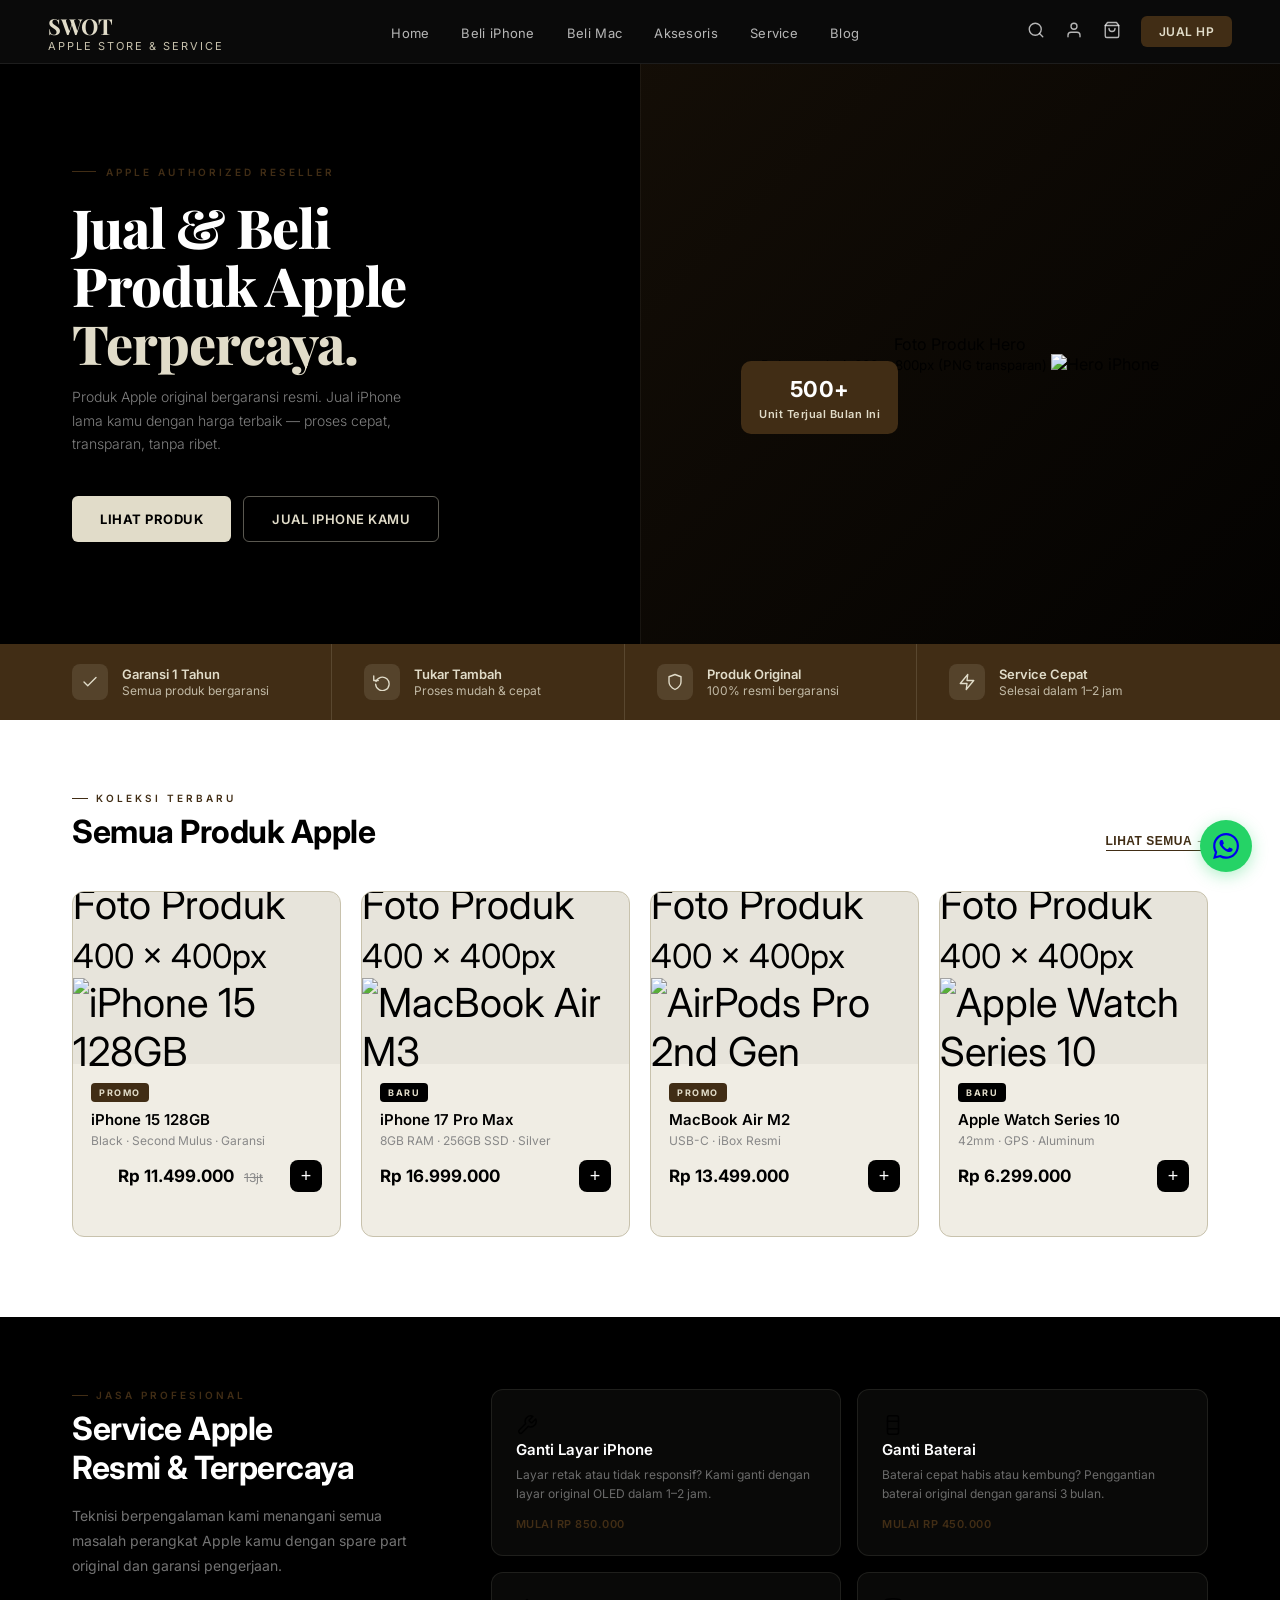
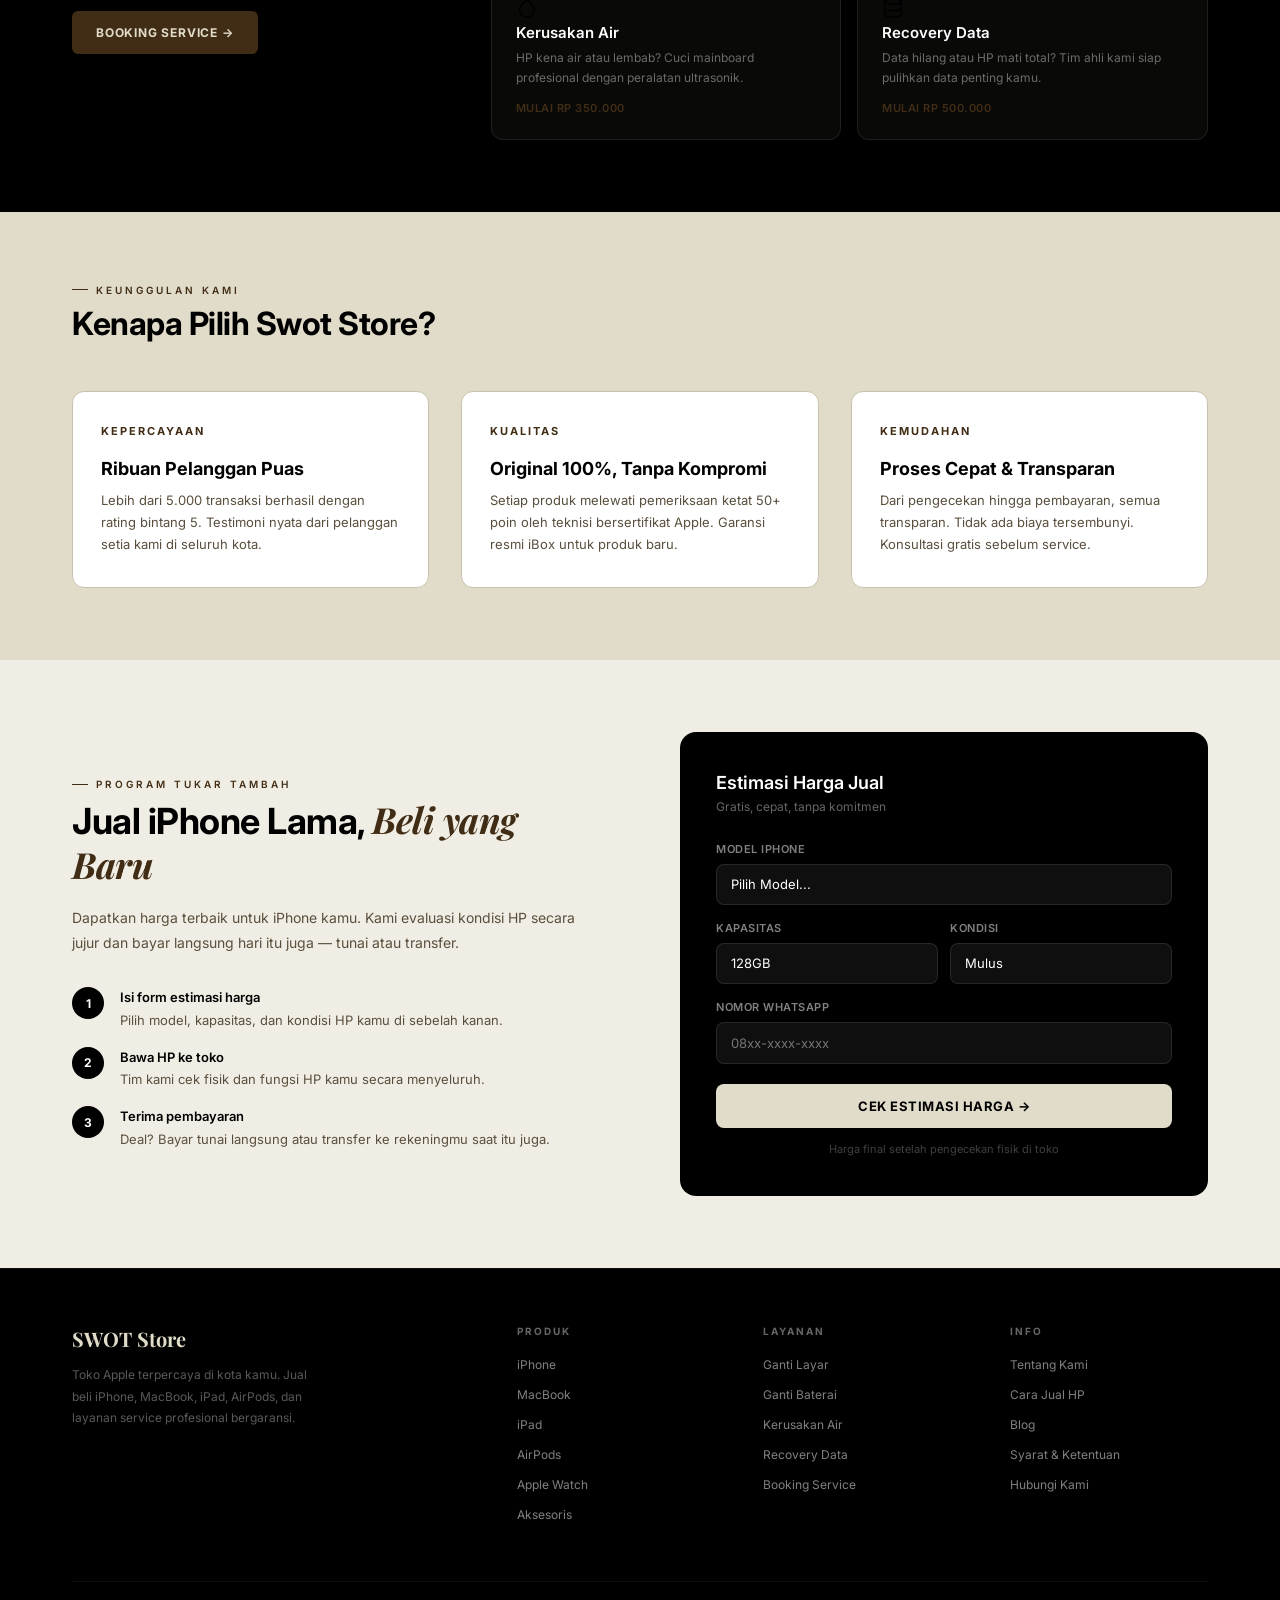
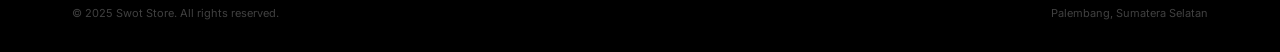
==== index.html @ b3be9a14 "Add files via upload" ====
<!DOCTYPE html>
<html lang="id">
<head>
  <meta charset="UTF-8" />
  <meta name="viewport" content="width=device-width, initial-scale=1.0" />
  <meta name="description" content="Swot Store — Toko Apple terpercaya. Jual beli iPhone, MacBook, iPad, AirPods, dan jasa service profesional bergaransi." />
  <title>Swot Store — Apple Store & Service</title>
  <link rel="stylesheet" href="style.css" />
</head>
<body>

  <!-- ═══════════════════════════════════════ -->
  <!-- NAVBAR                                  -->
  <!-- ═══════════════════════════════════════ -->
  <nav>
    <div class="nav-logo">
      SWOT
      <span>Apple Store &amp; Service</span>
    </div>

    <ul class="nav-links">
      <li><a href="#">Home</a></li>
      <li><a href="katalog.html">Beli iPhone</a></li>
      <li><a href="macbook.html">Beli Mac</a></li>
      <li><a href="#">Aksesoris</a></li>
      <li><a href="#">Service</a></li>
      <li><a href="#">Blog</a></li>
    </ul>

    <div class="nav-actions">
      <span class="nav-icon">
        <svg width="18" height="18" viewBox="0 0 24 24" fill="none" stroke="currentColor" stroke-width="1.8" stroke-linecap="round" stroke-linejoin="round"><circle cx="11" cy="11" r="8"/><line x1="21" y1="21" x2="16.65" y2="16.65"/></svg>
      </span>
      <span class="nav-icon">
        <svg width="18" height="18" viewBox="0 0 24 24" fill="none" stroke="currentColor" stroke-width="1.8" stroke-linecap="round" stroke-linejoin="round"><path d="M20 21v-2a4 4 0 0 0-4-4H8a4 4 0 0 0-4 4v2"/><circle cx="12" cy="7" r="4"/></svg>
      </span>
      <span class="nav-icon">
        <svg width="18" height="18" viewBox="0 0 24 24" fill="none" stroke="currentColor" stroke-width="1.8" stroke-linecap="round" stroke-linejoin="round"><path d="M6 2L3 6v14a2 2 0 0 0 2 2h14a2 2 0 0 0 2-2V6l-3-4z"/><line x1="3" y1="6" x2="21" y2="6"/><path d="M16 10a4 4 0 0 1-8 0"/></svg>
      </span>
      <button class="btn-nav">Jual HP</button>
    </div>
  </nav>

  <!-- ═══════════════════════════════════════ -->
  <!-- HERO                                    -->
  <!-- ═══════════════════════════════════════ -->
  <section class="hero">
    <div class="hero-divider"></div>

    <div class="hero-left animate-fadein-left">
      <div class="hero-eyebrow">Apple Authorized Reseller</div>
      <h1 class="hero-title">
        Jual &amp; Beli<br>
        Produk Apple<br>
        <span class="accent">Terpercaya.</span>
      </h1>
      <p class="hero-sub">
        Produk Apple original bergaransi resmi. Jual iPhone lama kamu
        dengan harga terbaik — proses cepat, transparan, tanpa ribet.
      </p>
      <div class="hero-ctas">
        <button class="btn-primary">Lihat Produk</button>
        <button class="btn-secondary">Jual iPhone Kamu</button>
      </div>
    </div>

    <div class="hero-right animate-fadein-right">
      <div class="hero-visual">
        <!-- Ganti src dengan path foto produk kamu, contoh: src="assets/hero-iphone.png" -->
        <div class="img-placeholder hero-img-placeholder animate-float">
          <span class="img-placeholder-label">Foto Produk Hero<br><small>Rekomendasi: 600 × 800px (PNG transparan)</small></span>
          <img src="asset/toko.png" alt="Hero iPhone" class="hero-img" />
        </div>
        <div class="hero-badge animate-fadein-up" style="animation-delay:0.6s">
          <strong>500+</strong>
          Unit Terjual Bulan Ini
        </div>
      </div>
    </div>
  </section>

  <!-- ═══════════════════════════════════════ -->
  <!-- TRUST BAR                               -->
  <!-- ═══════════════════════════════════════ -->
  <div class="trust-bar">
    <div class="trust-item">
      <div class="trust-icon">
        <svg width="18" height="18" viewBox="0 0 24 24" fill="none" stroke="currentColor" stroke-width="1.8" stroke-linecap="round" stroke-linejoin="round"><polyline points="20 6 9 17 4 12"/></svg>
      </div>
      <div class="trust-text">
        <strong>Garansi 1 Tahun</strong>
        Semua produk bergaransi
      </div>
    </div>
    <div class="trust-item">
      <div class="trust-icon">
        <svg width="18" height="18" viewBox="0 0 24 24" fill="none" stroke="currentColor" stroke-width="1.8" stroke-linecap="round" stroke-linejoin="round"><polyline points="1 4 1 10 7 10"/><path d="M3.51 15a9 9 0 1 0 .49-3.51"/></svg>
      </div>
      <div class="trust-text">
        <strong>Tukar Tambah</strong>
        Proses mudah &amp; cepat
      </div>
    </div>
    <div class="trust-item">
      <div class="trust-icon">
        <svg width="18" height="18" viewBox="0 0 24 24" fill="none" stroke="currentColor" stroke-width="1.8" stroke-linecap="round" stroke-linejoin="round"><path d="M12 22s8-4 8-10V5l-8-3-8 3v7c0 6 8 10 8 10z"/></svg>
      </div>
      <div class="trust-text">
        <strong>Produk Original</strong>
        100% resmi bergaransi
      </div>
    </div>
    <div class="trust-item">
      <div class="trust-icon">
        <svg width="18" height="18" viewBox="0 0 24 24" fill="none" stroke="currentColor" stroke-width="1.8" stroke-linecap="round" stroke-linejoin="round"><polygon points="13 2 3 14 12 14 11 22 21 10 12 10 13 2"/></svg>
      </div>
      <div class="trust-text">
        <strong>Service Cepat</strong>
        Selesai dalam 1–2 jam
      </div>
    </div>
  </div>

  <!-- ═══════════════════════════════════════ -->
  <!-- PRODUCTS                                -->
  <!-- ═══════════════════════════════════════ -->
  <section class="products">
    <div class="section-header">
      <div>
        <div class="section-label">Koleksi Terbaru</div>
        <div class="section-title">Semua Produk Apple</div>
      </div>
      <button class="see-all">Lihat Semua →</button>
    </div>

    <div class="product-grid">

      <!-- Featured Card -->
     
      <!-- Card 2 -->
      <div class="product-card animate-fadein-up" style="animation-delay:0.1s">
        <div class="product-image">
          <div class="img-placeholder product-img-placeholder">
            <span class="img-placeholder-label">Foto Produk<br><small>400 × 400px</small></span>
            <img src="asset/15.png" alt="iPhone 15 128GB" class="product-img" />
            
          </div>
        </div>
        <div class="product-body">
          <span class="product-tag tag-sale">Promo</span>
          <div class="product-name">iPhone 15 128GB</div>
          <div class="product-spec">Black · Second Mulus · Garansi</div>
          <div class="product-footer">
            <a href="https://ibox.co.id/product/iphone-15-ibox-s8100122762"></a>
            <div class="price-row">
              <div class="product-price">Rp 11.499.000</div>
              <div class="product-price-old">13jt</div>
            </div>
            <button class="add-btn">+</button>
          </div>
        </div>
      </div>

      <!-- Card 3 -->
      <div class="product-card animate-fadein-up" style="animation-delay:0.15s">
        <div class="product-image">
          <div class="img-placeholder product-img-placeholder">
            <span class="img-placeholder-label">Foto Produk<br><small>400 × 400px</small></span>
            <img src="asset/17p.png" alt="MacBook Air M3" class="product-img" />
          </div>
        </div>
        <div class="product-body">
          <span class="product-tag tag-new">Baru</span>
          <div class="product-name">iPhone 17 Pro Max</div>
          <div class="product-spec">8GB RAM · 256GB SSD · Silver</div>
          <div class="product-footer">
            <div class="price-row">
              <div class="product-price">Rp 16.999.000</div>
            </div>
            <button class="add-btn">+</button>
          </div>
        </div>
      </div>

      <!-- Card 4 -->
      <div class="product-card animate-fadein-up" style="animation-delay:0.2s">
        <div class="product-image">
          <div class="img-placeholder product-img-placeholder">
            <span class="img-placeholder-label">Foto Produk<br><small>400 × 400px</small></span>
            <img src="asset/mc.png" alt="AirPods Pro 2nd Gen" class="product-img" />
          </div>
        </div>
        <div class="product-body">
          <span class="product-tag tag-sale">Promo</span>
          <div class="product-name">MacBook Air M2</div>
          <div class="product-spec">USB-C · iBox Resmi</div>
          <div class="product-footer">
            <div class="price-row">
              <div class="product-price">Rp 13.499.000</div>
            </div>
            <button class="add-btn">+</button>
          </div>
        </div>
      </div>

      <!-- Card 5 -->
      <div class="product-card animate-fadein-up" style="animation-delay:0.25s">
        <div class="product-image">
          <div class="img-placeholder product-img-placeholder">
            <span class="img-placeholder-label">Foto Produk<br><small>400 × 400px</small></span>
            <img src="asset/wa.png" alt="Apple Watch Series 10" class="product-img" />
          </div>
        </div>
        <div class="product-body">
          <span class="product-tag tag-new">Baru</span>
          <div class="product-name">Apple Watch Series 10</div>
          <div class="product-spec">42mm · GPS · Aluminum</div>
          <div class="product-footer">
            <div class="price-row">
              <div class="product-price">Rp 6.299.000</div>
            </div>
            <button class="add-btn">+</button>
          </div>
        </div>
      </div>

    </div>
  </section>

  <!-- ═══════════════════════════════════════ -->
  <!-- SERVICES                                -->
  <!-- ═══════════════════════════════════════ -->
  <section class="services">
    <div class="services-grid">

      <div class="services-left animate-fadein-left">
        <div class="section-label">Jasa Profesional</div>
        <div class="section-title">
          Service Apple<br>Resmi &amp; Terpercaya
        </div>
        <p class="services-desc">
          Teknisi berpengalaman kami menangani semua masalah perangkat Apple
          kamu dengan spare part original dan garansi pengerjaan.
        </p>
        <button class="btn-service">Booking Service →</button>
      </div>

      <div class="service-cards">
        <div class="service-card animate-fadein-up" style="animation-delay:0.05s">
          <div class="service-icon-wrap">
            <svg width="22" height="22" viewBox="0 0 24 24" fill="none" stroke="currentColor" stroke-width="1.6" stroke-linecap="round" stroke-linejoin="round"><path d="M14.7 6.3a1 1 0 0 0 0 1.4l1.6 1.6a1 1 0 0 0 1.4 0l3.77-3.77a6 6 0 0 1-7.94 7.94l-6.91 6.91a2.12 2.12 0 0 1-3-3l6.91-6.91a6 6 0 0 1 7.94-7.94l-3.76 3.76z"/></svg>
          </div>
          <div class="service-name">Ganti Layar iPhone</div>
          <div class="service-desc">Layar retak atau tidak responsif? Kami ganti dengan layar original OLED dalam 1–2 jam.</div>
          <div class="service-price">Mulai Rp 850.000</div>
        </div>
        <div class="service-card animate-fadein-up" style="animation-delay:0.1s">
          <div class="service-icon-wrap">
            <svg width="22" height="22" viewBox="0 0 24 24" fill="none" stroke="currentColor" stroke-width="1.6" stroke-linecap="round" stroke-linejoin="round"><rect x="6" y="2" width="12" height="20" rx="2"/><line x1="6" y1="8" x2="18" y2="8"/><line x1="6" y1="16" x2="18" y2="16"/></svg>
          </div>
          <div class="service-name">Ganti Baterai</div>
          <div class="service-desc">Baterai cepat habis atau kembung? Penggantian baterai original dengan garansi 3 bulan.</div>
          <div class="service-price">Mulai Rp 450.000</div>
        </div>
        <div class="service-card animate-fadein-up" style="animation-delay:0.15s">
          <div class="service-icon-wrap">
            <svg width="22" height="22" viewBox="0 0 24 24" fill="none" stroke="currentColor" stroke-width="1.6" stroke-linecap="round" stroke-linejoin="round"><path d="M12 2.69l5.66 5.66a8 8 0 1 1-11.31 0z"/></svg>
          </div>
          <div class="service-name">Kerusakan Air</div>
          <div class="service-desc">HP kena air atau lembab? Cuci mainboard profesional dengan peralatan ultrasonik.</div>
          <div class="service-price">Mulai Rp 350.000</div>
        </div>
        <div class="service-card animate-fadein-up" style="animation-delay:0.2s">
          <div class="service-icon-wrap">
            <svg width="22" height="22" viewBox="0 0 24 24" fill="none" stroke="currentColor" stroke-width="1.6" stroke-linecap="round" stroke-linejoin="round"><ellipse cx="12" cy="5" rx="9" ry="3"/><path d="M21 12c0 1.66-4 3-9 3s-9-1.34-9-3"/><path d="M3 5v14c0 1.66 4 3 9 3s9-1.34 9-3V5"/></svg>
          </div>
          <div class="service-name">Recovery Data</div>
          <div class="service-desc">Data hilang atau HP mati total? Tim ahli kami siap pulihkan data penting kamu.</div>
          <div class="service-price">Mulai Rp 500.000</div>
        </div>
      </div>

    </div>
  </section>

  <!-- ═══════════════════════════════════════ -->
  <!-- WHY US                                  -->
  <!-- ═══════════════════════════════════════ -->
  <section class="why">
    <div class="section-label">Keunggulan Kami</div>
    <div class="section-title">Kenapa Pilih Swot Store?</div>

    <div class="why-grid">
      <div class="why-card animate-fadein-up" style="animation-delay:0.05s">
        <div class="why-num">Kepercayaan</div>
        <div class="why-title">Ribuan Pelanggan Puas</div>
        <div class="why-body">
          Lebih dari 5.000 transaksi berhasil dengan rating bintang 5.
          Testimoni nyata dari pelanggan setia kami di seluruh kota.
        </div>
      </div>
      <div class="why-card animate-fadein-up" style="animation-delay:0.1s">
        <div class="why-num">Kualitas</div>
        <div class="why-title">Original 100%, Tanpa Kompromi</div>
        <div class="why-body">
          Setiap produk melewati pemeriksaan ketat 50+ poin oleh teknisi
          bersertifikat Apple. Garansi resmi iBox untuk produk baru.
        </div>
      </div>
      <div class="why-card animate-fadein-up" style="animation-delay:0.15s">
        <div class="why-num">Kemudahan</div>
        <div class="why-title">Proses Cepat &amp; Transparan</div>
        <div class="why-body">
          Dari pengecekan hingga pembayaran, semua transparan. Tidak ada
          biaya tersembunyi. Konsultasi gratis sebelum service.
        </div>
      </div>
    </div>
  </section>

  <!-- ═══════════════════════════════════════ -->
  <!-- BUYBACK / TUKAR TAMBAH                  -->
  <!-- ═══════════════════════════════════════ -->
  <section class="buyback">

    <div class="buyback-left animate-fadein-left">
      <div class="section-label">Program Tukar Tambah</div>
      <h2>Jual iPhone Lama, <em>Beli yang Baru</em></h2>
      <p>
        Dapatkan harga terbaik untuk iPhone kamu. Kami evaluasi kondisi HP
        secara jujur dan bayar langsung hari itu juga — tunai atau transfer.
      </p>
      <div class="buyback-steps">
        <div class="buyback-step">
          <div class="step-num">1</div>
          <div class="step-info">
            <strong>Isi form estimasi harga</strong>
            Pilih model, kapasitas, dan kondisi HP kamu di sebelah kanan.
          </div>
        </div>
        <div class="buyback-step">
          <div class="step-num">2</div>
          <div class="step-info">
            <strong>Bawa HP ke toko</strong>
            Tim kami cek fisik dan fungsi HP kamu secara menyeluruh.
          </div>
        </div>
        <div class="buyback-step">
          <div class="step-num">3</div>
          <div class="step-info">
            <strong>Terima pembayaran</strong>
            Deal? Bayar tunai langsung atau transfer ke rekeningmu saat itu juga.
          </div>
        </div>
      </div>
    </div>

    <div class="buyback-right animate-fadein-right">
      <div class="bb-form-title">Estimasi Harga Jual</div>
      <div class="bb-form-sub">Gratis, cepat, tanpa komitmen</div>

      <div class="form-row">
        <label class="form-label" for="model">Model iPhone</label>
        <select class="form-select" id="model">
          <option value="">Pilih Model...</option>
          <option>iPhone 16 Pro Max</option>
          <option>iPhone 16 Pro</option>
          <option>iPhone 15 Pro Max</option>
          <option>iPhone 15</option>
          <option>iPhone 14 Pro</option>
          <option>iPhone 14</option>
          <option>iPhone 13</option>
          <option>Lainnya</option>
        </select>
      </div>

      <div class="form-row form-2col">
        <div>
          <label class="form-label" for="storage">Kapasitas</label>
          <select class="form-select" id="storage">
            <option>128GB</option>
            <option>256GB</option>
            <option>512GB</option>
            <option>1TB</option>
          </select>
        </div>
        <div>
          <label class="form-label" for="condition">Kondisi</label>
          <select class="form-select" id="condition">
            <option>Mulus</option>
            <option>Normal (minor scratch)</option>
            <option>Bekas (retak ringan)</option>
            <option>Rusak</option>
          </select>
        </div>
      </div>

      <div class="form-row">
        <label class="form-label" for="phone">Nomor WhatsApp</label>
        <input
          class="form-input"
          type="tel"
          id="phone"
          placeholder="08xx-xxxx-xxxx"
        />
      </div>

      <button class="btn-bb">Cek Estimasi Harga →</button>
      <p class="bb-note">Harga final setelah pengecekan fisik di toko</p>
    </div>

  </section>

  <!-- ═══════════════════════════════════════ -->
  <!-- FOOTER                                  -->
  <!-- ═══════════════════════════════════════ -->
  <footer>
    <div class="footer-top">

      <div class="footer-brand">
        <div class="logo">SWOT Store</div>
        <p>
          Toko Apple terpercaya di kota kamu. Jual beli iPhone, MacBook,
          iPad, AirPods, dan layanan service profesional bergaransi.
        </p>
      </div>

      <div class="footer-col">
        <h4>Produk</h4>
        <ul>
          <li><a href="#">iPhone</a></li>
          <li><a href="#">MacBook</a></li>
          <li><a href="#">iPad</a></li>
          <li><a href="#">AirPods</a></li>
          <li><a href="#">Apple Watch</a></li>
          <li><a href="#">Aksesoris</a></li>
        </ul>
      </div>

      <div class="footer-col">
        <h4>Layanan</h4>
        <ul>
          <li><a href="#">Ganti Layar</a></li>
          <li><a href="#">Ganti Baterai</a></li>
          <li><a href="#">Kerusakan Air</a></li>
          <li><a href="#">Recovery Data</a></li>
          <li><a href="#">Booking Service</a></li>
        </ul>
      </div>

      <div class="footer-col">
        <h4>Info</h4>
        <ul>
          <li><a href="#">Tentang Kami</a></li>
          <li><a href="#">Cara Jual HP</a></li>
          <li><a href="#">Blog</a></li>
          <li><a href="#">Syarat &amp; Ketentuan</a></li>
          <li><a href="#">Hubungi Kami</a></li>
        </ul>
      </div>

    </div>

    <div class="footer-bottom">
      <p>&copy; 2025 Swot Store. All rights reserved.</p>
      <p>Palembang, Sumatera Selatan</p>
    </div>
  </footer>

  <!-- WhatsApp Floating Button -->
  <a href="https://wa.me/62xxxxxxxxxx" target="_blank" class="wa-btn" title="Chat WhatsApp" aria-label="Hubungi via WhatsApp">
    <svg width="26" height="26" viewBox="0 0 24 24" fill="currentColor"><path d="M17.472 14.382c-.297-.149-1.758-.867-2.03-.967-.273-.099-.471-.148-.67.15-.197.297-.767.966-.94 1.164-.173.199-.347.223-.644.075-.297-.15-1.255-.463-2.39-1.475-.883-.788-1.48-1.761-1.653-2.059-.173-.297-.018-.458.13-.606.134-.133.298-.347.446-.52.149-.174.198-.298.298-.497.099-.198.05-.371-.025-.52-.075-.149-.669-1.612-.916-2.207-.242-.579-.487-.5-.669-.51-.173-.008-.371-.01-.57-.01-.198 0-.52.074-.792.372-.272.297-1.04 1.016-1.04 2.479 0 1.462 1.065 2.875 1.213 3.074.149.198 2.096 3.2 5.077 4.487.709.306 1.262.489 1.694.625.712.227 1.36.195 1.871.118.571-.085 1.758-.719 2.006-1.413.248-.694.248-1.289.173-1.413-.074-.124-.272-.198-.57-.347m-5.421 7.403h-.004a9.87 9.87 0 0 1-5.031-1.378l-.361-.214-3.741.982.998-3.648-.235-.374a9.86 9.86 0 0 1-1.51-5.26c.001-5.45 4.436-9.884 9.888-9.884 2.64 0 5.122 1.03 6.988 2.898a9.825 9.825 0 0 1 2.893 6.994c-.003 5.45-4.437 9.884-9.885 9.884m8.413-18.297A11.815 11.815 0 0 0 12.05 0C5.495 0 .16 5.335.157 11.892c0 2.096.547 4.142 1.588 5.945L.057 24l6.305-1.654a11.882 11.882 0 0 0 5.683 1.448h.005c6.554 0 11.89-5.335 11.893-11.893a11.821 11.821 0 0 0-3.48-8.413Z"/></svg>
  </a>

</body>
</html>
---- style.css ----
/* =============================================
   SWOT STORE — Main Stylesheet
   Primary   : #000000
   Secondary : #412D15
   Accent    : #E1DCC9
   ============================================= */

@import url('https://fonts.googleapis.com/css2?family=Inter:wght@300;400;500;600;700;800&family=Playfair+Display:wght@700;800&display=swap');

/* ── Reset & Base ───────────────────────────── */
*, *::before, *::after {
  box-sizing: border-box;
  margin: 0;
  padding: 0;
}

:root {
  --black:       #000000;
  --brown:       #412D15;
  --cream:       #E1DCC9;
  --cream-light: #F0EDE4;
  --cream-dark:  #C8C2AD;
  --white:       #FFFFFF;
  --gray:        #888888;
  --text-muted:  #5a4f3e;
}

body {
  font-family: 'Inter', sans-serif;
  background: var(--white);
  color: var(--black);
  overflow-x: hidden;
}

/* ── Reusable Buttons ───────────────────────── */
.btn-primary {
  background: var(--cream);
  color: var(--black);
  border: none;
  padding: 14px 28px;
  border-radius: 6px;
  font-size: 13px;
  font-weight: 700;
  letter-spacing: 0.5px;
  cursor: pointer;
  font-family: 'Inter', sans-serif;
  text-transform: uppercase;
  transition: background 0.2s;
}
.btn-primary:hover { background: var(--cream-dark); }

.btn-secondary {
  background: transparent;
  color: var(--cream);
  border: 1px solid rgba(225, 220, 201, 0.4);
  padding: 14px 28px;
  border-radius: 6px;
  font-size: 13px;
  font-weight: 600;
  letter-spacing: 0.5px;
  cursor: pointer;
  font-family: 'Inter', sans-serif;
  text-transform: uppercase;
  transition: all 0.2s;
}
.btn-secondary:hover {
  border-color: var(--cream);
  background: rgba(225, 220, 201, 0.06);
}

/* ── Section Labels ─────────────────────────── */
.section-label {
  font-size: 10px;
  font-weight: 600;
  letter-spacing: 3px;
  color: var(--brown);
  text-transform: uppercase;
  margin-bottom: 8px;
  display: flex;
  align-items: center;
  gap: 8px;
}
.section-label::before {
  content: '';
  width: 16px;
  height: 1px;
  background: var(--brown);
  display: inline-block;
}
.section-title {
  font-size: 32px;
  font-weight: 700;
  color: var(--black);
  letter-spacing: -0.5px;
}

/* ============================================= */
/* NAVBAR                                        */
/* ============================================= */
nav {
  display: flex;
  align-items: center;
  justify-content: space-between;
  padding: 0 48px;
  height: 64px;
  background: rgba(0, 0, 0, 0.96);
  position: sticky;
  top: 0;
  z-index: 100;
  border-bottom: 1px solid rgba(255, 255, 255, 0.08);
}

.nav-logo {
  font-family: 'Playfair Display', serif;
  font-size: 22px;
  font-weight: 700;
  color: var(--cream);
  letter-spacing: -0.5px;
}
.nav-logo span {
  color: var(--cream-dark);
  font-size: 11px;
  font-weight: 400;
  letter-spacing: 2px;
  display: block;
  font-family: 'Inter', sans-serif;
  text-transform: uppercase;
  margin-top: -2px;
}

.nav-links {
  display: flex;
  gap: 32px;
  list-style: none;
}
.nav-links a {
  color: rgba(255, 255, 255, 0.7);
  text-decoration: none;
  font-size: 13px;
  font-weight: 400;
  letter-spacing: 0.3px;
  transition: color 0.2s;
}
.nav-links a:hover { color: var(--cream); }

.nav-actions {
  display: flex;
  align-items: center;
  gap: 20px;
}
.nav-icon {
  color: rgba(255, 255, 255, 0.7);
  font-size: 18px;
  cursor: pointer;
  transition: color 0.2s;
}
.nav-icon:hover { color: var(--cream); }

.btn-nav {
  background: var(--brown);
  color: var(--cream);
  border: none;
  padding: 8px 18px;
  border-radius: 6px;
  font-size: 12px;
  font-weight: 600;
  letter-spacing: 0.5px;
  cursor: pointer;
  font-family: 'Inter', sans-serif;
  text-transform: uppercase;
  transition: background 0.2s;
}
.btn-nav:hover { background: #5a3e1e; }

/* ============================================= */
/* HERO                                          */
/* ============================================= */
.hero {
  background: var(--black);
  min-height: 580px;
  display: grid;
  grid-template-columns: 1fr 1fr;
  position: relative;
  overflow: hidden;
}

.hero-divider {
  position: absolute;
  top: 0;
  bottom: 0;
  left: 50%;
  width: 1px;
  background: rgba(255, 255, 255, 0.06);
}

.hero-left {
  padding: 80px 48px 80px 72px;
  display: flex;
  flex-direction: column;
  justify-content: center;
  position: relative;
  z-index: 2;
}

.hero-eyebrow {
  font-size: 10px;
  font-weight: 600;
  letter-spacing: 3px;
  color: var(--brown);
  text-transform: uppercase;
  margin-bottom: 20px;
  display: flex;
  align-items: center;
  gap: 10px;
}
.hero-eyebrow::before {
  content: '';
  display: inline-block;
  width: 24px;
  height: 1px;
  background: var(--brown);
}

.hero-title {
  font-family: 'Playfair Display', serif;
  font-size: 54px;
  font-weight: 800;
  color: var(--white);
  line-height: 1.08;
  letter-spacing: -1px;
  margin-bottom: 12px;
}
.hero-title .accent { color: var(--cream); }

.hero-sub {
  font-size: 14px;
  color: rgba(255, 255, 255, 0.5);
  line-height: 1.7;
  margin-bottom: 40px;
  max-width: 360px;
  font-weight: 300;
}

.hero-ctas {
  display: flex;
  gap: 12px;
  flex-wrap: wrap;
}

.hero-right {
  position: relative;
  display: flex;
  align-items: center;
  justify-content: center;
  padding: 60px 48px;
}
.hero-right::before {
  content: '';
  position: absolute;
  inset: 0;
  background: linear-gradient(135deg, rgba(65, 45, 21, 0.3) 0%, rgba(65, 45, 21, 0.05) 100%);
}

.hero-visual {
  position: relative;
  z-index: 2;
  text-align: center;
}
.hero-visual .phone-icon {
  font-size: 160px;
  line-height: 1;
  display: block;
}

.hero-badge {
  position: absolute;
  bottom: -60px;
  left: -20px;
  z-index: 3;
  background: var(--brown);
  color: var(--cream);
  padding: 12px 18px;
  border-radius: 10px;
  font-size: 11px;
  font-weight: 600;
  letter-spacing: 0.5px;
  line-height: 1.5;
}
.hero-badge strong {
  font-size: 22px;
  display: block;
  font-weight: 700;
  color: var(--white);
}

/* ============================================= */
/* TRUST BAR                                     */
/* ============================================= */
.trust-bar {
  background: var(--brown);
  padding: 0 72px;
  display: flex;
  align-items: center;
}

.trust-item {
  flex: 1;
  padding: 20px 0;
  display: flex;
  align-items: center;
  gap: 14px;
  border-right: 1px solid rgba(225, 220, 201, 0.15);
}
.trust-item:first-child { padding-left: 0; }
.trust-item:not(:first-child) { padding-left: 32px; }
.trust-item:last-child { border-right: none; }

.trust-icon {
  width: 36px;
  height: 36px;
  border-radius: 8px;
  background: rgba(225, 220, 201, 0.12);
  display: flex;
  align-items: center;
  justify-content: center;
  flex-shrink: 0;
  font-size: 16px;
  color: var(--cream);
}

.trust-text { font-size: 12px; color: rgba(225, 220, 201, 0.8); line-height: 1.4; }
.trust-text strong { display: block; color: var(--cream); font-weight: 600; font-size: 13px; }

/* ============================================= */
/* PRODUCTS                                      */
/* ============================================= */
.products {
  padding: 72px 72px 80px;
  background: var(--white);
}

.section-header {
  display: flex;
  align-items: flex-end;
  justify-content: space-between;
  margin-bottom: 40px;
}

.see-all {
  font-size: 12px;
  font-weight: 600;
  color: var(--brown);
  text-decoration: none;
  letter-spacing: 0.5px;
  text-transform: uppercase;
  display: flex;
  align-items: center;
  gap: 6px;
  border-bottom: 1px solid var(--brown);
  padding-bottom: 2px;
  cursor: pointer;
  background: none;
  border-top: none;
  border-left: none;
  border-right: none;
}

.product-grid {
  display: grid;
  grid-template-columns: repeat(4, 1fr);
  gap: 20px;
}

.product-card {
  background: var(--cream-light);
  border-radius: 12px;
  overflow: hidden;
  border: 1px solid var(--cream-dark);
  transition: transform 0.2s, box-shadow 0.2s;
  cursor: pointer;
}
.product-card:hover {
  transform: translateY(-4px);
  box-shadow: 0 12px 32px rgba(0, 0, 0, 0.1);
}
.product-card.featured {
  grid-column: span 2;
  background: var(--black);
  border-color: rgba(255, 255, 255, 0.1);
}

.product-image {
  height: 50%;
  display: flex;
  align-items: center;
  justify-content: center;
  font-size: 40px;
  background: rgba(0, 0, 0, 0.04);
}
.product-card.featured .product-image {
  height: 140px;
  max-width: 100%;
  background: rgba(255, 255, 255, 0.04);
  font-size: 100px;
}

.product-body { padding: 16px 18px 20px; }
.product-card.featured .product-body { padding: 20px 24px 24px; }

.product-tag {
  display: inline-block;
  font-size: 9px;
  font-weight: 700;
  letter-spacing: 1.5px;
  text-transform: uppercase;
  padding: 4px 8px;
  border-radius: 4px;
  margin-bottom: 8px;
}
.tag-new     { background: var(--black); color: var(--cream); }
.tag-sale    { background: var(--brown); color: var(--cream); }
.tag-service { background: var(--cream-dark); color: var(--brown); }

.product-name {
  font-size: 15px;
  font-weight: 600;
  color: var(--black);
  margin-bottom: 4px;
}
.product-card.featured .product-name { color: var(--white); }

.product-spec { font-size: 12px; color: var(--gray); margin-bottom: 12px; }
.product-card.featured .product-spec { color: rgba(255, 255, 255, 0.45); }

.product-footer {
  display: flex;
  align-items: center;
  justify-content: space-between;
}
.price-row {
  display: flex;
  align-items: baseline;
  gap: 4px;
}
.product-price { font-size: 17px; font-weight: 700; color: var(--black); }
.product-card.featured .product-price { color: var(--cream); }
.product-price-old {
  font-size: 12px;
  color: var(--gray);
  text-decoration: line-through;
  margin-left: 6px;
  font-weight: 400;
}

.add-btn {
  width: 32px;
  height: 32px;
  border-radius: 8px;
  background: var(--black);
  color: var(--white);
  border: none;
  font-size: 18px;
  cursor: pointer;
  display: flex;
  align-items: center;
  justify-content: center;
  font-weight: 300;
  transition: background 0.2s;
}
.product-card.featured .add-btn { background: var(--cream); color: var(--black); }
.add-btn:hover { background: var(--brown); }

/* ============================================= */
/* SERVICES                                      */
/* ============================================= */
.services {
  padding: 72px;
  background: var(--black);
}

.services-grid {
  display: grid;
  grid-template-columns: 1fr 2fr;
  gap: 60px;
  align-items: start;
}

.services-left .section-label { color: var(--brown); }
.services-left .section-title { color: var(--white); margin-bottom: 16px; }

.services-desc {
  font-size: 14px;
  color: rgba(255, 255, 255, 0.45);
  line-height: 1.8;
  margin-bottom: 32px;
}

.btn-service {
  background: var(--brown);
  color: var(--cream);
  border: none;
  padding: 14px 24px;
  border-radius: 6px;
  font-size: 12px;
  font-weight: 700;
  letter-spacing: 0.8px;
  cursor: pointer;
  font-family: 'Inter', sans-serif;
  text-transform: uppercase;
  transition: background 0.2s;
}
.btn-service:hover { background: #5a3e1e; }

.service-cards {
  display: grid;
  grid-template-columns: 1fr 1fr;
  gap: 16px;
}

.service-card {
  background: rgba(225, 220, 201, 0.04);
  border: 1px solid rgba(225, 220, 201, 0.1);
  border-radius: 12px;
  padding: 24px;
  transition: border-color 0.2s, background 0.2s;
  cursor: pointer;
}
.service-card:hover {
  border-color: rgba(225, 220, 201, 0.25);
  background: rgba(225, 220, 201, 0.07);
}

.service-icon { font-size: 28px; margin-bottom: 14px; display: block; }
.service-name { font-size: 15px; font-weight: 600; color: var(--white); margin-bottom: 6px; }
.service-desc { font-size: 12px; color: rgba(255, 255, 255, 0.4); line-height: 1.6; margin-bottom: 14px; }
.service-price { font-size: 11px; font-weight: 600; color: var(--brown); letter-spacing: 0.5px; text-transform: uppercase; }

/* ============================================= */
/* WHY US                                        */
/* ============================================= */
.why {
  padding: 72px;
  background: var(--cream);
}

.why-grid {
  display: grid;
  grid-template-columns: repeat(3, 1fr);
  gap: 32px;
  margin-top: 48px;
}

.why-card {
  background: var(--white);
  border-radius: 12px;
  padding: 32px 28px;
  border: 1px solid var(--cream-dark);
}
.why-num {
  font-size: 11px;
  font-weight: 700;
  letter-spacing: 2px;
  color: var(--brown);
  text-transform: uppercase;
  margin-bottom: 20px;
}
.why-title { font-size: 18px; font-weight: 700; color: var(--black); margin-bottom: 10px; }
.why-body  { font-size: 13px; color: var(--text-muted); line-height: 1.7; }

/* ============================================= */
/* BUYBACK / TUKAR TAMBAH                        */
/* ============================================= */
.buyback {
  padding: 72px;
  background: var(--cream-light);
  display: grid;
  grid-template-columns: 1fr 1fr;
  gap: 80px;
  align-items: center;
}

.buyback-left h2 {
  font-size: 36px;
  font-weight: 700;
  color: var(--black);
  letter-spacing: -0.5px;
  margin-bottom: 16px;
  line-height: 1.2;
}
.buyback-left h2 em {
  font-style: italic;
  color: var(--brown);
  font-family: 'Playfair Display', serif;
}
.buyback-left p {
  font-size: 14px;
  color: var(--text-muted);
  line-height: 1.8;
  margin-bottom: 32px;
}

.buyback-steps { display: flex; flex-direction: column; gap: 16px; }

.buyback-step { display: flex; align-items: flex-start; gap: 16px; }

.step-num {
  min-width: 32px;
  height: 32px;
  border-radius: 50%;
  background: var(--black);
  color: var(--white);
  display: flex;
  align-items: center;
  justify-content: center;
  font-size: 12px;
  font-weight: 700;
  flex-shrink: 0;
}
.step-info { font-size: 13px; color: var(--text-muted); line-height: 1.6; }
.step-info strong { display: block; color: var(--black); font-weight: 600; margin-bottom: 2px; }

/* Buyback Form */
.buyback-right {
  background: var(--black);
  border-radius: 16px;
  padding: 40px 36px;
}
.bb-form-title { font-size: 18px; font-weight: 600; color: var(--white); margin-bottom: 6px; }
.bb-form-sub   { font-size: 12px; color: rgba(255, 255, 255, 0.4); margin-bottom: 28px; }

.form-row { margin-bottom: 16px; }
.form-label {
  font-size: 11px;
  font-weight: 600;
  color: rgba(255, 255, 255, 0.5);
  letter-spacing: 0.5px;
  text-transform: uppercase;
  margin-bottom: 8px;
  display: block;
}
.form-select,
.form-input {
  width: 100%;
  padding: 12px 14px;
  background: rgba(255, 255, 255, 0.06);
  border: 1px solid rgba(255, 255, 255, 0.1);
  border-radius: 8px;
  color: var(--white);
  font-family: 'Inter', sans-serif;
  font-size: 13px;
  outline: none;
  appearance: none;
  transition: border-color 0.2s;
}
.form-select:focus,
.form-input:focus { border-color: rgba(225, 220, 201, 0.4); }
.form-select option { background: #1a1a1a; }

.form-2col {
  display: grid;
  grid-template-columns: 1fr 1fr;
  gap: 12px;
}

.btn-bb {
  width: 100%;
  background: var(--cream);
  color: var(--black);
  border: none;
  padding: 14px;
  border-radius: 8px;
  font-size: 13px;
  font-weight: 700;
  letter-spacing: 0.5px;
  cursor: pointer;
  font-family: 'Inter', sans-serif;
  text-transform: uppercase;
  margin-top: 4px;
  transition: background 0.2s;
}
.btn-bb:hover { background: var(--cream-dark); }

.bb-note {
  font-size: 11px;
  color: rgba(255, 255, 255, 0.25);
  margin-top: 14px;
  text-align: center;
}

/* ============================================= */
/* FOOTER                                        */
/* ============================================= */
footer {
  background: var(--black);
  padding: 56px 72px 32px;
  border-top: 1px solid rgba(255, 255, 255, 0.06);
}

.footer-top {
  display: grid;
  grid-template-columns: 2fr 1fr 1fr 1fr;
  gap: 48px;
  margin-bottom: 48px;
}

.footer-brand .logo {
  font-family: 'Playfair Display', serif;
  font-size: 20px;
  color: var(--cream);
  font-weight: 700;
  margin-bottom: 12px;
}
.footer-brand p {
  font-size: 12px;
  color: rgba(255, 255, 255, 0.35);
  line-height: 1.8;
  max-width: 240px;
}

.footer-col h4 {
  font-size: 10px;
  font-weight: 700;
  letter-spacing: 2px;
  color: rgba(255, 255, 255, 0.4);
  text-transform: uppercase;
  margin-bottom: 16px;
}
.footer-col ul { list-style: none; }
.footer-col ul li { margin-bottom: 10px; }
.footer-col ul li a {
  font-size: 12px;
  color: rgba(255, 255, 255, 0.5);
  text-decoration: none;
  transition: color 0.2s;
}
.footer-col ul li a:hover { color: var(--cream); }

.footer-bottom {
  border-top: 1px solid rgba(255, 255, 255, 0.06);
  padding-top: 24px;
  display: flex;
  align-items: center;
  justify-content: space-between;
}
.footer-bottom p { font-size: 11px; color: rgba(255, 255, 255, 0.25); }

/* ============================================= */
/* WHATSAPP BUTTON                               */
/* ============================================= */
.wa-btn {
  position: fixed;
  bottom: 28px;
  right: 28px;
  width: 52px;
  height: 52px;
  border-radius: 50%;
  background: #25D366;
  border: none;
  display: flex;
  align-items: center;
  justify-content: center;
  cursor: pointer;
  box-shadow: 0 4px 16px rgba(37, 211, 102, 0.35);
  font-size: 26px;
  z-index: 999;
  transition: transform 0.2s;
}
.wa-btn:hover { transform: scale(1.08); }

/* ============================================= */
/* RESPONSIVE                                    */
/* ============================================= */
@media (max-width: 1024px) {
  .product-grid { grid-template-columns: repeat(2, 1fr); }
  .product-card.featured { grid-column: span 2; }
  .footer-top { grid-template-columns: 1fr 1fr; }
}

@media (max-width: 768px) {
  nav { padding: 0 20px; }
  .nav-links { display: none; }

  .hero { grid-template-columns: 1fr; }
  .hero-right { display: none; }
  .hero-left { padding: 60px 24px; }
  .hero-title { font-size: 36px; }

  .trust-bar { padding: 0 24px; flex-wrap: wrap; }
  .trust-item { flex: 0 0 50%; border-right: none; padding-left: 0 !important; }

  .products,
  .services,
  .why,
  .buyback { padding: 48px 24px; }

  .product-grid { grid-template-columns: 1fr; }
  .product-card.featured { grid-column: span 1; }

  .services-grid { grid-template-columns: 1fr; gap: 40px; }
  .service-cards { grid-template-columns: 1fr; }

  .why-grid { grid-template-columns: 1fr; }

  .buyback { grid-template-columns: 1fr; gap: 40px; }

  .footer-top { grid-template-columns: 1fr 1fr; gap: 32px; }
  footer { padding: 40px 24px 24px; }
}
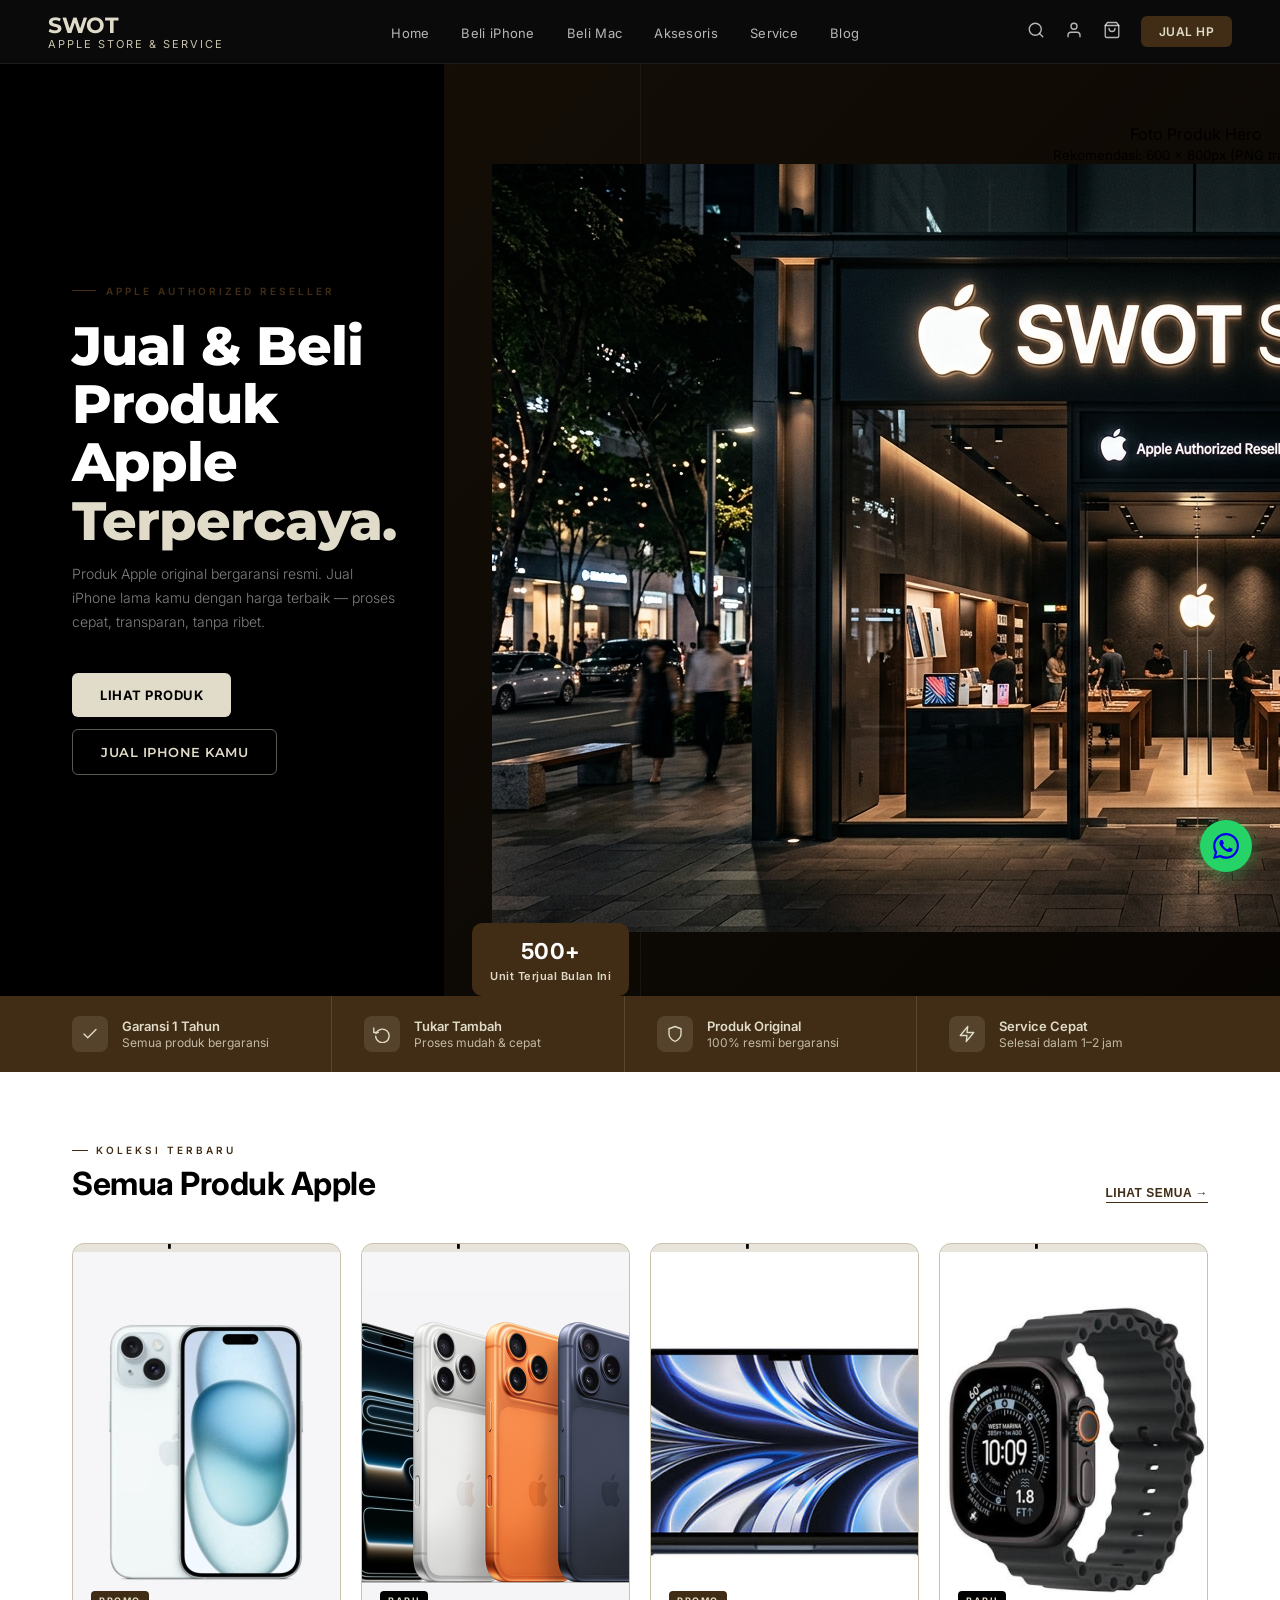
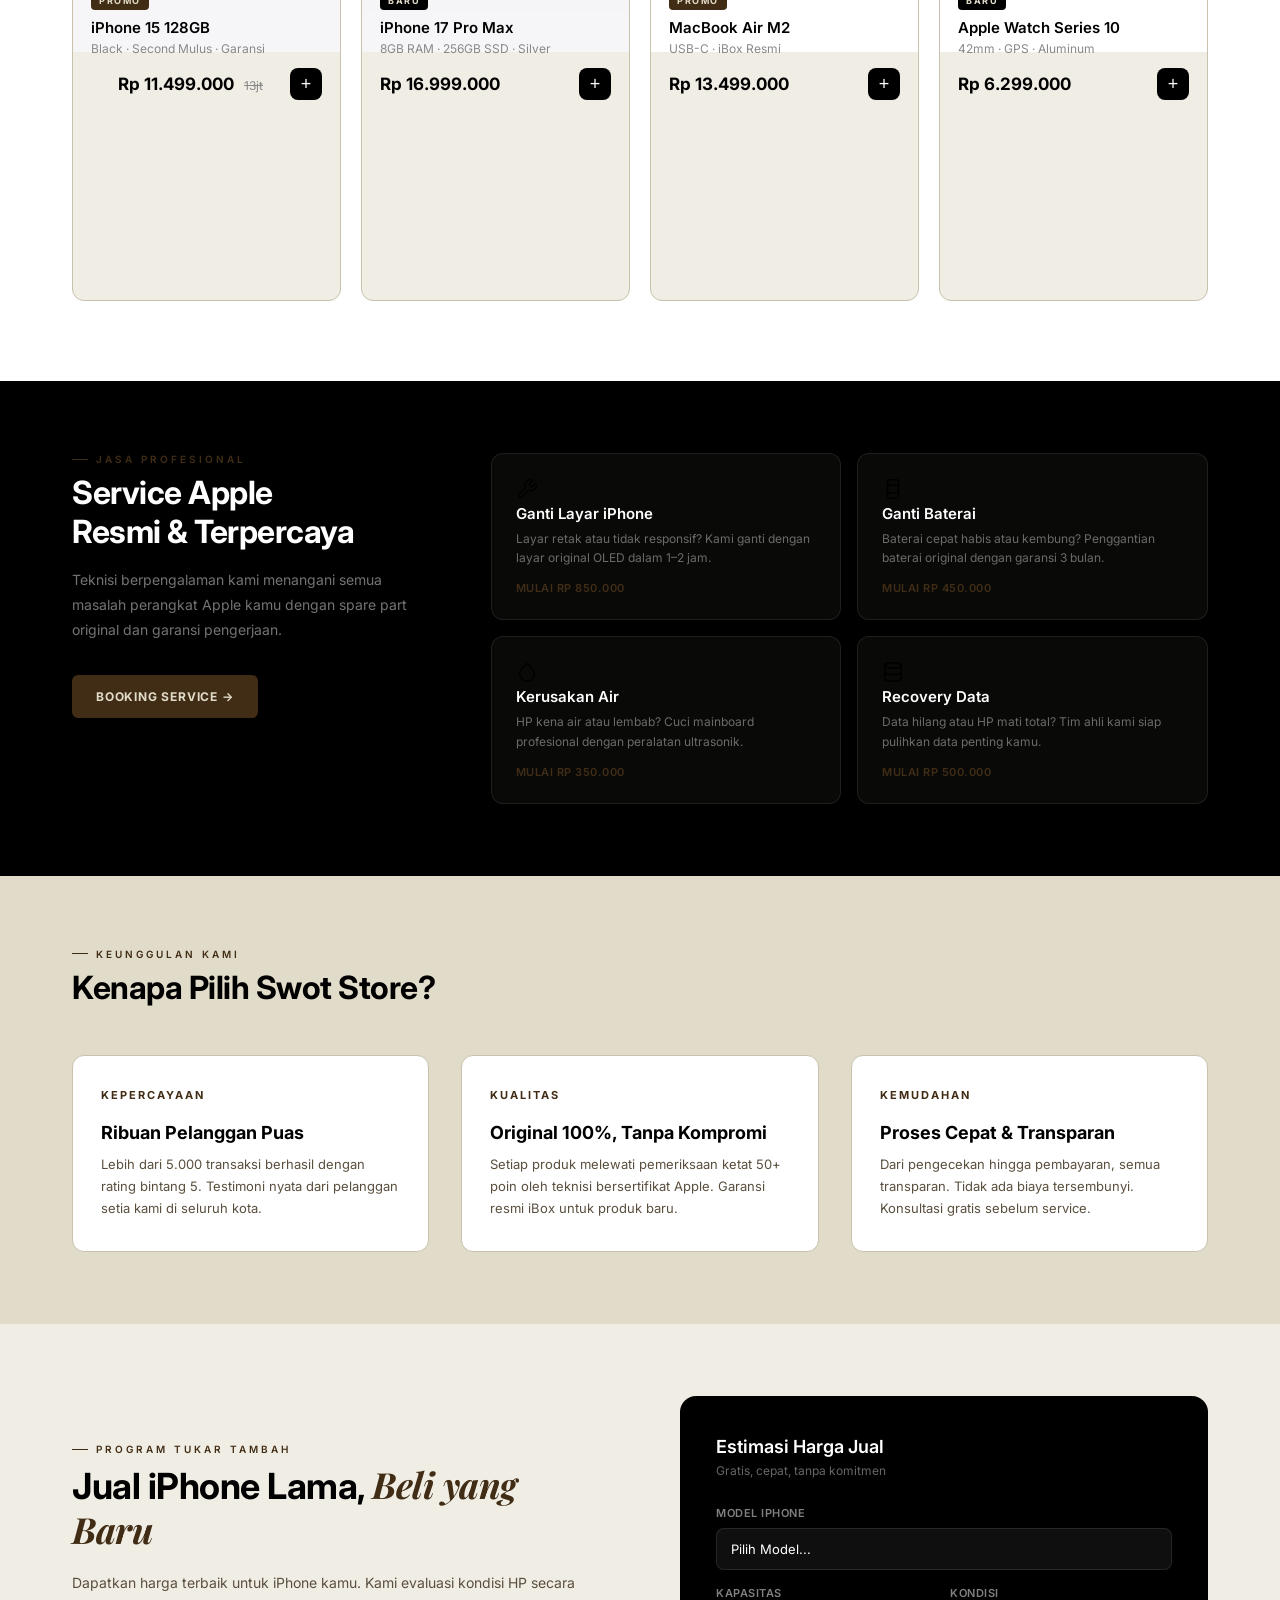
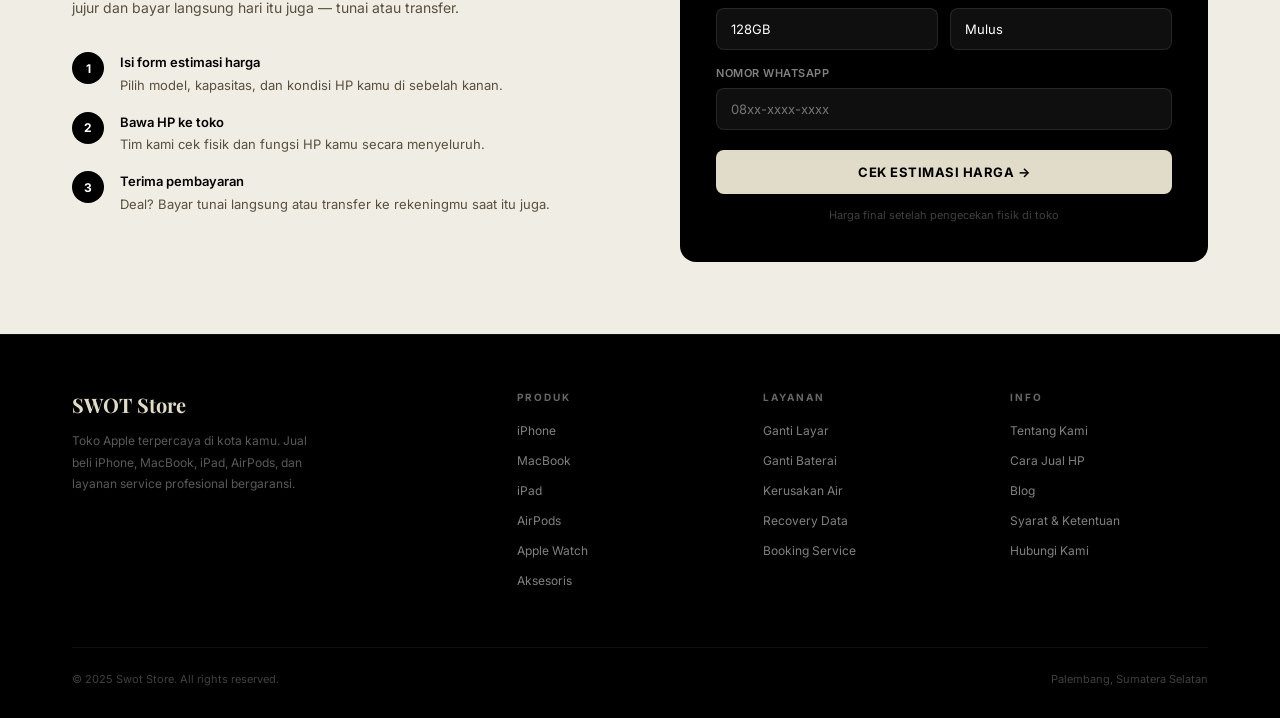
==== commit 55e756c8: "Update index.html" ====
--- a/index.html
+++ b/index.html
@@ -20,7 +20,7 @@
 
     <ul class="nav-links">
       <li><a href="#">Home</a></li>
-      <li><a href="katalog.html">Beli iPhone</a></li>
+      <li><a href="katalog2.html">Beli iPhone</a></li>
       <li><a href="macbook.html">Beli Mac</a></li>
       <li><a href="#">Aksesoris</a></li>
       <li><a href="#">Service</a></li>
@@ -473,4 +473,4 @@
   </a>
 
 </body>
-</html>+</html>
--- a/style.css
+++ b/style.css
@@ -6,6 +6,7 @@
    ============================================= */
 
 @import url('https://fonts.googleapis.com/css2?family=Inter:wght@300;400;500;600;700;800&family=Playfair+Display:wght@700;800&display=swap');
+@import url('https://fonts.googleapis.com/css2?family=Montserrat:ital,wght@0,100..900;1,100..900&display=swap');
 
 /* ── Reset & Base ───────────────────────────── */
 *, *::before, *::after {
@@ -59,7 +60,7 @@
   font-weight: 600;
   letter-spacing: 0.5px;
   cursor: pointer;
-  font-family: 'Inter', sans-serif;
+  font-family: "Montserrat", sans-serif;
   text-transform: uppercase;
   transition: all 0.2s;
 }
@@ -111,7 +112,7 @@
 }
 
 .nav-logo {
-  font-family: 'Playfair Display', serif;
+  font-family: "Montserrat", sans-serif;
   font-size: 22px;
   font-weight: 700;
   color: var(--cream);
@@ -222,7 +223,7 @@
 }
 
 .hero-title {
-  font-family: 'Playfair Display', serif;
+  font-family: "Montserrat", sans-serif;
   font-size: 54px;
   font-weight: 800;
   color: var(--white);
